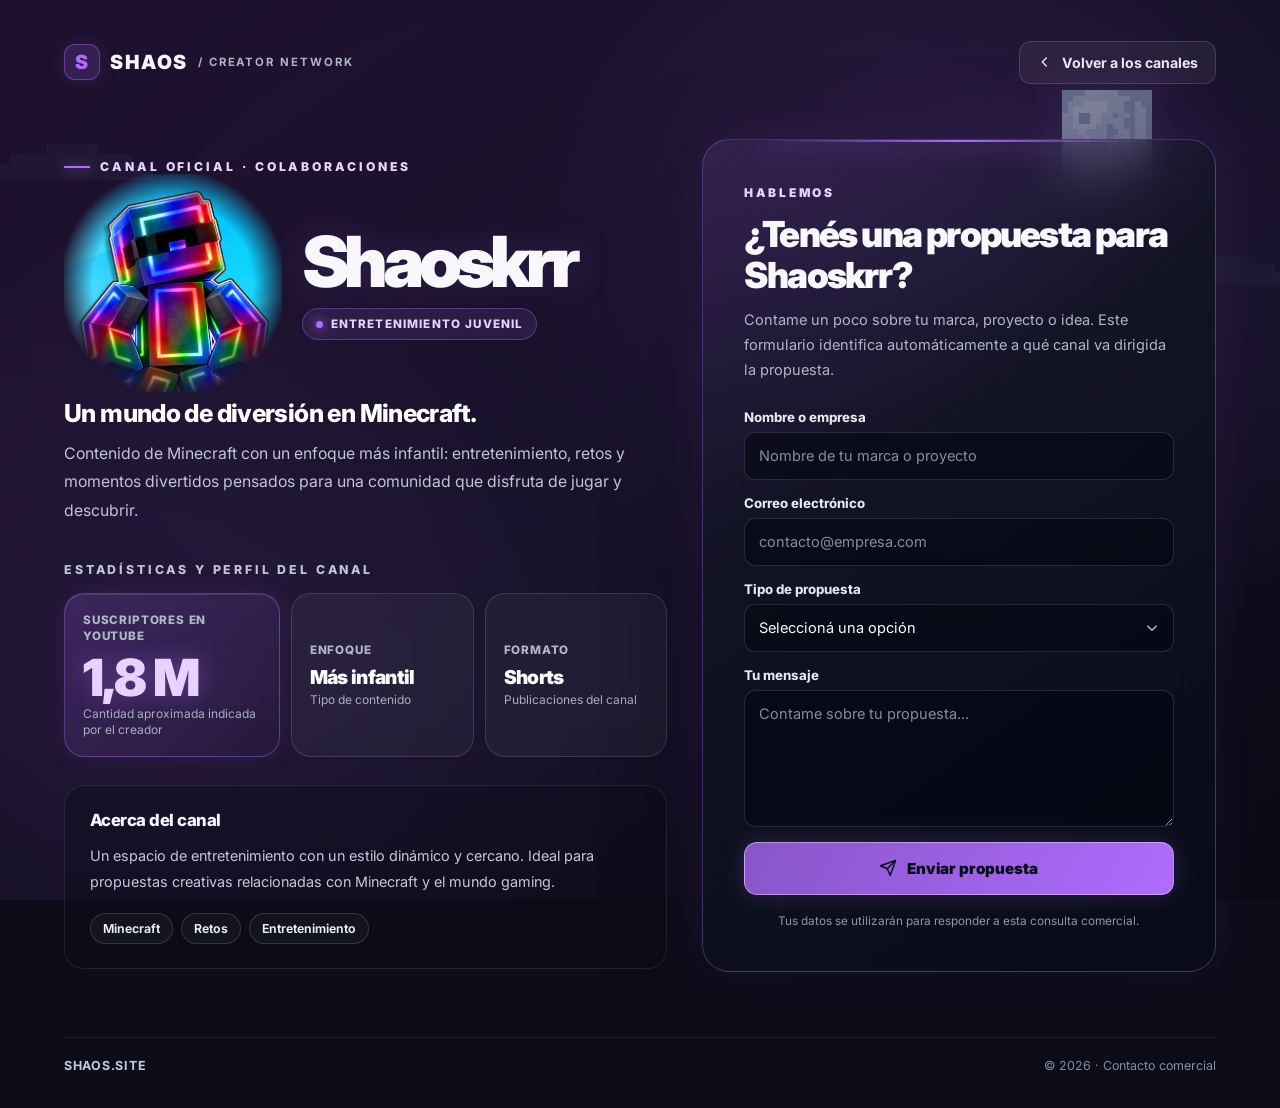
==== contacto-shaoskrr.html @ e7438dfe "Add files via upload" ====
<!doctype html>
<html lang="es">
<head>
  <meta charset="UTF-8"><meta name="viewport" content="width=device-width, initial-scale=1">
  <meta name="theme-color" content="#9c65e0">
  <title>Contacto Shaoskrr | SHAOS</title>
  <meta name="description" content="Estadísticas, información y contacto comercial del canal Shaoskrr de Minecraft.">
  <link rel="icon" href="assets/shaoskrr.png" type="image/png">
  <link rel="preconnect" href="https://fonts.googleapis.com"><link rel="preconnect" href="https://fonts.gstatic.com" crossorigin>
  <link href="https://fonts.googleapis.com/css2?family=Inter:wght@400;500;600;700;800;900&display=swap" rel="stylesheet">
  <link rel="stylesheet" href="style.css"><link rel="stylesheet" href="contacto.css">
  <script async src="https://www.googletagmanager.com/gtag/js?id=G-Z5P54LYRYN"></script>
  <script>window.dataLayer=window.dataLayer||[];function gtag(){dataLayer.push(arguments)}gtag('js',new Date());gtag('config','G-Z5P54LYRYN');</script>
</head>
<body class="channel-page theme-shaoskrr">
  <div class="scene" aria-hidden="true"></div><div class="scene-shade" aria-hidden="true"></div>
  <div class="channel-site">
    <header class="channel-nav">
      <div class="brand"><div class="brand-mark">S</div> SHAOS <span class="brand-caption">/ CREATOR NETWORK</span></div>
      <a class="back-link" href="index.html"><svg viewBox="0 0 24 24" fill="none" stroke="currentColor" stroke-width="2" aria-hidden="true"><path d="m14 6-6 6 6 6" stroke-linecap="round" stroke-linejoin="round"/></svg> Volver a los canales</a>
    </header>
    <main class="contact-layout">
      <section class="channel-profile" aria-labelledby="channel-name">
        <div class="overline">CANAL OFICIAL · COLABORACIONES</div>
        <div class="profile-hero">
          <img class="profile-logo" src="assets/shaoskrr.png" alt="Logo de Shaoskrr" width="447" height="447">
          <div class="hero-text"><h1 id="channel-name">Shaoskrr</h1><span class="pill"><span class="pill-dot"></span>Entretenimiento juvenil</span></div>
        </div>
        <h2 class="hero-line">Un mundo de diversión en Minecraft.</h2>
        <p class="hero-description">Contenido de Minecraft con un enfoque más infantil: entretenimiento, retos y momentos divertidos pensados para una comunidad que disfruta de jugar y descubrir.</p>
        <h2 class="stats-title">ESTADÍSTICAS Y PERFIL DEL CANAL</h2>
        <div class="metric-grid">
          <div class="metric metric--main"><span class="metric-label">Suscriptores en YouTube</span><strong class="metric-value">1,8 M</strong><span class="metric-help">Cantidad aproximada indicada por el creador</span></div>
          <div class="metric"><span class="metric-label">Enfoque</span><strong class="metric-value">Más infantil</strong><span class="metric-help">Tipo de contenido</span></div>
          <div class="metric"><span class="metric-label">Formato</span><strong class="metric-value">Shorts</strong><span class="metric-help">Publicaciones del canal</span></div>
        </div>
        <section class="about-channel" aria-labelledby="about-heading"><h2 id="about-heading">Acerca del canal</h2><p>Un espacio de entretenimiento con un estilo dinámico y cercano. Ideal para propuestas creativas relacionadas con Minecraft y el mundo gaming.</p><div class="topic-tags"><span>Minecraft</span><span>Retos</span><span>Entretenimiento</span></div></section>
      </section>
      <aside class="contact-panel" aria-labelledby="contact-heading">
        <span class="form-label-top">HABLEMOS</span>
        <h2 id="contact-heading">¿Tenés una propuesta para Shaoskrr?</h2>
        <p class="form-desc">Contame un poco sobre tu marca, proyecto o idea. Este formulario identifica automáticamente a qué canal va dirigida la propuesta.</p>
        <p class="success-note" role="status">Tu propuesta fue enviada. ¡Gracias por escribir!</p>
        <!-- Cambiar los emails más adelante editando CHANNEL_EMAILS en contacto.js. -->
        <form class="contact-form" data-channel="shaoskrr" action="https://formsubmit.co/shaoscontact@gmail.com" method="POST">
          <input type="hidden" name="Canal" value="Shaoskrr">
          <input type="hidden" name="_subject" value="Propuesta comercial para Shaoskrr — shaos.site">
          <input type="hidden" name="_captcha" value="false">
          <input type="hidden" name="_next" value="https://shaos.site/contacto-shaoskrr.html?enviado=1">
          <input type="text" name="_honey" tabindex="-1" autocomplete="off" style="position:absolute;left:-9999px" aria-hidden="true">
          <div class="field"><label for="contact-name">Nombre o empresa</label><input id="contact-name" type="text" name="Nombre o empresa" placeholder="Nombre de tu marca o proyecto" maxlength="120" required autocomplete="organization"></div>
          <div class="field"><label for="contact-email">Correo electrónico</label><input id="contact-email" type="email" name="Email" placeholder="contacto@empresa.com" maxlength="200" required autocomplete="email"></div>
          <div class="field"><label for="contact-type">Tipo de propuesta</label><select id="contact-type" name="Tipo de propuesta" required><option value="" disabled selected>Seleccioná una opción</option><option>Patrocinio</option><option>Colaboración</option><option>Publicidad</option><option>Otra consulta</option></select></div>
          <div class="field"><label for="contact-message">Tu mensaje</label><textarea id="contact-message" name="Mensaje" rows="5" maxlength="5000" placeholder="Contame sobre tu propuesta..." required></textarea></div>
          <button class="send-btn" type="submit"><svg viewBox="0 0 24 24" fill="none" stroke="currentColor" stroke-width="1.9" aria-hidden="true"><path d="m22 2-7 20-4-9-9-4z" stroke-linejoin="round"/><path d="M22 2 11 13" stroke-linecap="round"/></svg> Enviar propuesta</button>
          <p class="privacy-note">Tus datos se utilizarán para responder a esta consulta comercial.</p>
        </form>
      </aside>
    </main>
    <footer class="site-footer"><b>SHAOS.SITE</b><span>© 2026 · Contacto comercial</span></footer>
  </div>
  <script src="script.js" defer></script><script src="contacto.js" defer></script>
</body>
</html>
---- style.css ----
/* SHAOS.SITE — Página de selección de canales */
:root { color-scheme: dark; font-family: Inter, system-ui, -apple-system, 'Segoe UI', sans-serif; }
*, *::before, *::after { box-sizing: border-box; }
html { min-height: 100%; }
body { min-width: 320px; min-height: 100vh; min-height: 100dvh; margin: 0; color: #fff; background: #071120; overflow-x: hidden; }
button { font: inherit; }
button:focus-visible { outline: 3px solid white; outline-offset: 5px; }
.scene { position: fixed; inset: -2%; background: url('assets/voxel-landscape.svg') center / cover no-repeat; filter: blur(3.5px) saturate(1.28); transform: scale(1.055); pointer-events: none; z-index: -2; }
.scene-shade { position: fixed; inset: 0; background: linear-gradient(180deg, rgba(2,8,24,.47), rgba(1,6,16,.42) 46%,rgba(2,6,16,.75)), radial-gradient(ellipse at 50% 55%, transparent 15%, rgba(0,0,0,.35) 95%); z-index: -1; pointer-events: none; }
.home { max-width: 1440px; min-height: 100vh; min-height: 100dvh; margin: 0 auto; padding: clamp(25px,4.5vh,58px) clamp(20px,4vw,64px); display: flex; align-items: center; justify-content: center; }
.channel-grid { width: 100%; display: grid; grid-template-columns: repeat(3, minmax(0, 1fr)); gap: clamp(16px,2.2vw,30px); align-items: stretch; }
.channel-card { --accent: #ad48ff; --accent-rgb: 173,72,255; --deep: #24004c; position: relative; isolation: isolate; min-width: 0; min-height: min(700px,calc(100dvh - 90px)); overflow: hidden; display:flex; flex-direction:column; align-items:center; border: 2px solid var(--accent); border-radius: 28px; background: linear-gradient(155deg, rgba(var(--accent-rgb), .3), transparent 42%), linear-gradient(180deg, rgba(21,21,49,.74) 5%,rgba(5,9,22,.94) 72%); box-shadow: 0 0 0 1px rgba(255,255,255,.08) inset, 0 0 26px rgba(var(--accent-rgb),.4), 0 30px 70px rgba(0,0,0,.44); backdrop-filter: blur(15px); -webkit-backdrop-filter: blur(15px); transition: transform .3s ease, box-shadow .3s ease; animation: fade-up .7s backwards cubic-bezier(.2,.7,.2,1); }
.channel-card:nth-child(2) { animation-delay: .10s; }
.channel-card:nth-child(3) { animation-delay: .20s; }
.channel-card:hover, .channel-card:focus-within { transform: translateY(-9px); box-shadow: 0 0 0 1px rgba(255,255,255,.18) inset, 0 0 46px rgba(var(--accent-rgb),.55), 0 38px 85px rgba(0,0,0,.55); }
.channel-card::before { content:''; position:absolute; height:2px; left:11%; right:11%; top:0; background:linear-gradient(90deg, transparent, white, transparent); opacity:.6; z-index:5; }
.channel-card::after { content:''; position:absolute; inset:0; z-index:-1; background:radial-gradient(ellipse at 50% 25%, rgba(var(--accent-rgb), .20), transparent 60%); pointer-events:none; }
.channel-card--krr { --accent: #ac48ff; --accent-rgb: 172,72,255; --deep: #470579; }
.channel-card--mc { --accent: #40f65e; --accent-rgb: 64,246,94; --deep: #075d26; }
.channel-card--xd { --accent: #ff43ae; --accent-rgb: 255,67,174; --deep: #7a124a; }
.card-pixels { position:absolute; inset:0; z-index:-1; opacity:.48; background-image: linear-gradient(rgba(var(--accent-rgb),.22),rgba(var(--accent-rgb),.22)), linear-gradient(rgba(var(--accent-rgb),.21),rgba(var(--accent-rgb),.21)), linear-gradient(rgba(var(--accent-rgb),.22),rgba(var(--accent-rgb),.22)), linear-gradient(rgba(var(--accent-rgb),.16),rgba(var(--accent-rgb),.16)); background-size: 28px 28px, 15px 15px, 35px 35px, 19px 19px; background-position: 8% 15%, 92% 28%, 87% 64%, 11% 77%; background-repeat: no-repeat; }
.avatar-box { width:100%; min-height: 0; flex:1 1 0; display:flex; align-items:center; justify-content:center; padding: clamp(18px,3vh,30px) 12px 0; position:relative; }
.avatar-box::before { content:''; position:absolute; inset:6% 2% -3%; pointer-events:none; background:radial-gradient(ellipse at center, rgba(var(--accent-rgb),.27),transparent 64%); }
.avatar-box img { position:relative; display:block; width:min(100%, 390px); max-height: 100%; aspect-ratio:1; object-fit:contain; mask-image: radial-gradient(ellipse at center,black 49%,rgba(0,0,0,.97) 56%,transparent 75%); -webkit-mask-image: radial-gradient(ellipse at center,black 49%,rgba(0,0,0,.97) 56%,transparent 75%); filter: drop-shadow(0 5px 20px rgba(var(--accent-rgb),.25)); transform:scale(1.08); transition: transform .45s ease; }
.channel-card:hover .avatar-box img { transform:scale(1.13) translateY(-4px); }
.card-body { width:100%; flex:0 0 auto; position:relative; z-index:1; display:flex; flex-direction:column; align-items:center; text-align:center; gap:0; padding: 6px clamp(18px,2vw,29px) clamp(24px,3.3vh,35px); background: linear-gradient(to bottom, transparent,rgba(0,0,0,.24) 18%,rgba(0,0,0,.12)); }
.channel-name { margin: 0 0 13px; letter-spacing: -.055em; font-size: clamp(2rem, 3.1vw, 3.2rem); line-height:1; font-weight:900; color:#fff; text-shadow:0 4px 0 var(--deep), 0 0 22px rgba(var(--accent-rgb),.9), 0 3px 8px rgba(0,0,0,.9); }
.subscribers { margin:0; display:flex; align-items:center; justify-content:center; flex-wrap:wrap; column-gap:7px; row-gap:3px; font-size:clamp(.8rem,1.08vw,1.02rem); color:#e8e9f4; }
.subscribers strong { color:var(--accent); font-size:clamp(.96rem,1.4vw,1.23rem); font-weight:900; white-space:nowrap; }
.subscribers>span:last-child { white-space:nowrap; }
.youtube-mark { color:#ff123f; display:inline-flex; margin-right:4px; }
.youtube-mark svg { width:28px; height:20px; }
.separator { margin: 22px auto 17px; width:78%; height: 1px; background:linear-gradient(90deg, transparent,rgba(var(--accent-rgb),.85),transparent); }
.channel-description { color: #e8e9f6; font-size:clamp(.88rem,1.2vw,1rem); font-weight:500; margin: 0 0 25px; min-height: 2.5em; display:flex; align-items:center; justify-content:center; text-wrap:balance; }
.contact-btn { cursor:pointer; display:flex; justify-content:center; align-items:center; gap:13px; width:100%; min-height:65px; padding:15px; color:white; font-size:clamp(.92rem,1.3vw,1.13rem); font-weight:900; letter-spacing:.02em; background: linear-gradient(165deg,rgba(255,255,255,.15),transparent 46%), linear-gradient(100deg,var(--deep),var(--accent)); border: 1px solid rgba(255,255,255,.52); border-radius:17px; box-shadow: inset 0 2px 5px rgba(255,255,255,.16), 0 0 20px rgba(var(--accent-rgb),.42), 0 8px 22px rgba(0,0,0,.33); transition: transform .2s ease, filter .2s ease; }
.contact-btn:hover { transform:translateY(-3px); filter:brightness(1.22); }
.contact-btn:active { transform:translateY(0); }
.contact-btn svg { width:22px; height:22px; flex:0 0 auto; }
.contact-btn .button-arrow { width:19px; height:19px; margin-left:auto; }
.contact-dialog { border:1px solid rgba(255,255,255,.21); border-radius:23px; padding:0; width:min(92vw,420px); color:#fff; background:linear-gradient(150deg,#1c2144,#10121e 72%); box-shadow:0 20px 90px #000b,0 0 36px #a665fb44; }
.contact-dialog::backdrop { background:rgba(2,4,12,.75); backdrop-filter:blur(7px); }
.dialog-content { position:relative; text-align:center; padding:34px; }
.dialog-close { position:absolute; right:16px; top:10px; color:#ddd; font-size:32px; background:none; border:0; cursor:pointer; }
.dialog-icon { display:inline-grid; place-items:center; width:58px;height:58px; background:#7e42da2c; color:#cf9fff; border:1px solid #b67cff55; border-radius:50%; font-size:30px; }
.dialog-content h2 { font-size:1.5rem; margin:18px 0 10px; }
.dialog-content p { color:#c7c9d6; line-height:1.6; }
.dialog-back { width:100%; padding:14px; border:0; border-radius:12px; color:white; font-weight:700; background:linear-gradient(90deg,#7132e2,#b047ff); cursor:pointer; margin-top:14px; }
@keyframes fade-up { from { opacity:0; transform:translateY(30px) scale(.98); } to { opacity:1; transform:translateY(0) scale(1); } }
@media (min-width:1300px) and (min-height:850px) { .channel-card { min-height:730px; } }
@media (max-width:1040px) { .home { padding:34px 24px; } .channel-grid {gap:14px;} .channel-card { min-height:630px; border-radius:21px;} .avatar-box {padding:15px 8px 0;} .card-body {padding: 0 15px 22px;} .channel-name {font-size:clamp(1.7rem,3.4vw,2.7rem);} .subscribers {font-size:.82rem;} .subscribers strong {font-size:.95rem;} .contact-btn {min-height:58px;} }
@media (max-width:700px) { .home { padding:28px 18px 46px; } .channel-grid {grid-template-columns:1fr; max-width:470px; gap:28px;} .channel-card { min-height:unset; } .avatar-box { height:315px; flex:none; padding:12px 0 0;} .avatar-box img { max-width:310px; height:300px; } .card-body {padding: 0 24px 23px;} .channel-name {font-size:2.8rem;} .subscribers,.subscribers strong {font-size:1rem;} .channel-description {font-size:1rem; min-height:unset; margin-bottom:22px;} .separator {margin:19px auto 16px;} .contact-btn {min-height:61px;} .scene {background-position:45% center;} }
@media (max-width:390px) { .channel-name {font-size:2.5rem;} .card-body {padding-left:16px;padding-right:16px;} .avatar-box {height:285px;} .avatar-box img {height:275px;} }
@media (prefers-reduced-motion:reduce) { *,*::before,*::after { animation:none!important; transition:none!important; scroll-behavior:auto!important; } }
---- contacto.css ----
/* SHAOS.SITE — Páginas individuales: morado, verde o rosa */
:root { color-scheme: dark; }
body.channel-page {
  --accent: #ac62ff; --accent-rgb: 172,98,255; --accent-soft:#e2c2ff;
  --sky-1:#19102e; --sky-2:#100f23; --sky-3:#0a0c19;
  font-family: Inter,system-ui,-apple-system,'Segoe UI',sans-serif;
  min-width:320px; min-height:100dvh; color:#f8f8fc; background:#0d0d1a;
}
body.theme-shaoskrr { --accent:#b06cff; --accent-rgb:176,108,255; --accent-soft:#e9d2ff; --sky-1:#211333;--sky-2:#141025;--sky-3:#0d0c1a; }
body.theme-shaosmc { --accent:#42ec83; --accent-rgb:66,236,131; --accent-soft:#c2ffde; --sky-1:#0d2b24;--sky-2:#0d201f;--sky-3:#071414; }
body.theme-shaosxd { --accent:#ff67b8; --accent-rgb:255,103,184; --accent-soft:#ffd2eb; --sky-1:#2c1425;--sky-2:#211321;--sky-3:#110c18; }
/* Sobrescribe únicamente el fondo neutro aportado por script.js. */
body.channel-page .scene {
  background:
    radial-gradient(ellipse 53% 65% at 78% 30%,rgba(var(--accent-rgb),.16),transparent 72%),
    radial-gradient(ellipse 62% 75% at 13% 80%,rgba(var(--accent-rgb),.10),transparent 76%),
    linear-gradient(145deg,var(--sky-1),var(--sky-2) 54%,var(--sky-3)) !important;
}
body.channel-page .scene-shade { background:radial-gradient(ellipse 100% 100% at 50% 40%,transparent 41%,rgba(0,0,0,.30) 100%) !important; }
body.channel-page .night-moon { opacity:.55; left:auto; right:10%; top:10%; box-shadow:0 0 26px 10px rgba(var(--accent-rgb),.13),0 0 85px 33px rgba(var(--accent-rgb),.05); }
body.channel-page .night-particle { background:var(--accent-soft); box-shadow:0 0 9px rgba(var(--accent-rgb),.4); }
body.channel-page .night-particle--purple { background:#fff; box-shadow:0 0 8px rgba(255,255,255,.3); }
.channel-site { position:relative; isolation:isolate; max-width:1352px; margin:0 auto; padding:30px clamp(20px,5vw,70px) 35px; }
.channel-nav { min-height:64px; display:flex; align-items:center; justify-content:space-between; gap:20px; }
.brand { display:flex;align-items:center;gap:10px;font-weight:900;letter-spacing:.08em;font-size:1.22rem; }
.brand-mark { width:36px;height:36px;border-radius:11px; display:grid;place-items:center;background:rgba(var(--accent-rgb),.17);color:var(--accent);border:1px solid rgba(var(--accent-rgb),.4);font-weight:900;box-shadow:0 0 18px rgba(var(--accent-rgb),.15); }
.brand-caption { color:#aeb4c5; font-size:.71rem; font-weight:700; text-transform:uppercase; letter-spacing:.17em; }
.back-link { display:inline-flex;align-items:center;gap:9px; border:1px solid rgba(255,255,255,.14); border-radius:12px; padding:12px 17px; color:#e8eaf3; text-decoration:none; background:rgba(255,255,255,.055); transition:background .2s,transform .2s,border .2s; font-size:.88rem; font-weight:700; }
.back-link:hover { background:rgba(var(--accent-rgb),.14); border-color:rgba(var(--accent-rgb),.5); transform:translateX(-3px); }
.back-link svg { width:16px;height:16px; }
.contact-layout { display:grid;grid-template-columns:minmax(0,1.08fr) minmax(390px,.92fr);gap:clamp(20px,2.7vw,38px); margin-top:clamp(28px,5vh,62px); align-items:start; }
.channel-profile { min-width:0; padding:20px 0 0; }
.overline { display:flex;align-items:center;gap:10px; color:var(--accent-soft); font-size:.76rem;letter-spacing:.24em;font-weight:850; }
.overline::before { content:""; display:block;width:26px;height:2px;background:var(--accent);box-shadow:0 0 12px rgba(var(--accent-rgb),.8); }
.profile-hero { display:flex;gap:20px;align-items:center;min-height:215px; }
.profile-logo { width:clamp(138px,17vw,235px);height:clamp(138px,17vw,235px);object-fit:contain;flex-shrink:0; border-radius:25px; filter:drop-shadow(0 8px 24px rgba(var(--accent-rgb),.31)); mask-image:radial-gradient(ellipse,black 52%,transparent 74%);-webkit-mask-image:radial-gradient(ellipse,black 52%,transparent 74%); }
.hero-text h1 { margin:0 0 10px;line-height:1.04; font-size:clamp(3rem,5.5vw,5.8rem);letter-spacing:-.075em;font-weight:900;text-shadow:0 0 42px rgba(var(--accent-rgb),.2); }
.pill { display:inline-flex;align-items:center;gap:8px;color:var(--accent-soft); background:rgba(var(--accent-rgb),.12); border:1px solid rgba(var(--accent-rgb),.33);font-size:.73rem;font-weight:800;text-transform:uppercase;letter-spacing:.10em;border-radius:50px;padding:8px 13px; }
.pill-dot { width:7px;height:7px;background:var(--accent);box-shadow:0 0 11px var(--accent);border-radius:50%; }
.hero-line {font-size:clamp(1.1rem,2.15vw,1.55rem); font-weight:800; letter-spacing:-.025em; margin:6px 0 12px;color:white;}
.hero-description { color:#c0c5d3; font-size:.99rem; line-height:1.82;max-width:590px;margin:0 0 30px; }
.stats-title { margin:36px 0 16px;font-size:.77rem;color:#c0c6d4; letter-spacing:.23em;font-weight:800; }
.metric-grid { display:grid;grid-template-columns:1.18fr 1fr 1fr;gap:11px; }
.metric { min-height:137px; padding:18px; border-radius:20px; border:1px solid rgba(255,255,255,.13); background:rgba(255,255,255,.045); backdrop-filter:blur(16px);-webkit-backdrop-filter:blur(16px); display:flex;flex-direction:column;justify-content:center;align-items:flex-start; }
.metric--main {background:linear-gradient(135deg,rgba(var(--accent-rgb),.20),rgba(var(--accent-rgb),.035));border-color:rgba(var(--accent-rgb),.37);box-shadow:inset 0 1px 0 rgba(255,255,255,.09),0 0 25px rgba(var(--accent-rgb),.09);}
.metric-label { font-size:.73rem;text-transform:uppercase;font-weight:800;color:#aeb8c9;letter-spacing:.07em;line-height:1.4; }
.metric-value { font-weight:900; font-size:clamp(1rem,1.5vw,1.4rem);margin:7px 0 3px; color:#f9fbff;letter-spacing:-.035em; }
.metric--main .metric-value { font-size:clamp(2.5rem,4vw,3.5rem);line-height:1;color:var(--accent-soft); text-shadow:0 0 24px rgba(var(--accent-rgb),.38); }
.metric-help {color:#a6afbe; font-size:.75rem;line-height:1.35; }
.about-channel { margin-top:28px; padding:24px 25px; border:1px solid rgba(255,255,255,.09);border-radius:20px;background:rgba(9,13,25,.35); }
.about-channel h2 { margin:0 0 13px; font-size:1.05rem;font-weight:800;letter-spacing:-.03em; }
.about-channel p {margin:0;color:#c4c9d6;font-size:.9rem;line-height:1.8;}
.topic-tags {display:flex;flex-wrap:wrap;gap:8px;margin-top:18px;}
.topic-tags span { color:#e9eefa;border:1px solid rgba(255,255,255,.14);border-radius:99px;padding:7px 12px;font-size:.77rem;font-weight:650;background:rgba(255,255,255,.035); }
.contact-panel { min-width:0; position:relative;overflow:hidden;padding:clamp(25px,3.2vw,43px);border-radius:27px;border:1px solid rgba(var(--accent-rgb),.36);background:linear-gradient(145deg,rgba(var(--accent-rgb),.13),rgba(17,19,34,.88) 38%,rgba(9,12,24,.94));box-shadow:0 22px 95px rgba(0,0,0,.36),0 0 55px rgba(var(--accent-rgb),.12);backdrop-filter:blur(24px);-webkit-backdrop-filter:blur(24px); }
.contact-panel::before {content:"";position:absolute;top:0;left:12%;right:12%;height:2px;background:linear-gradient(90deg,transparent,var(--accent),transparent);box-shadow:0 0 28px var(--accent);}
.form-label-top {color:var(--accent-soft); font-size:.75rem;font-weight:900;letter-spacing:.23em;}
.contact-panel h2 {font-size:clamp(1.75rem,2.8vw,2.45rem);line-height:1.15;letter-spacing:-.05em;margin:13px 0 12px;font-weight:900;}
.form-desc {margin:0 0 26px;color:#afb7c6;line-height:1.7;font-size:.91rem;}
.contact-form {display:flex;flex-direction:column;gap:15px;}
.field {display:flex;flex-direction:column;gap:7px;min-width:0;}
.field label {font-weight:750;color:#e7eaf1;font-size:.83rem;}
.field :is(input,textarea,select) { font:inherit;font-size:.91rem;width:100%;min-height:48px;border-radius:11px;border:1px solid rgba(255,255,255,.13);background:rgba(5,8,17,.59);color:#fafbff;padding:13px 14px;outline:none;transition:border .2s,box-shadow .2s;}
.field :is(input,textarea,select):focus {border-color:var(--accent);box-shadow:0 0 0 3px rgba(var(--accent-rgb),.14);}
.field :is(input,textarea)::placeholder {color:#858da0;}
.field select {appearance:none;background-image:url("data:image/svg+xml,%3Csvg viewBox='0 0 24 24' fill='none' stroke='%23bac1ce' stroke-width='2' xmlns='http://www.w3.org/2000/svg'%3E%3Cpath d='m6 9 6 6 6-6'/%3E%3C/svg%3E");background-size:18px;background-position:right 12px center;background-repeat:no-repeat;padding-right:35px;}
.field select option {color:#fff;background:#111625;}
.field textarea { resize:vertical;min-height:113px;line-height:1.5;}
.send-btn { border:1px solid rgba(255,255,255,.37);border-radius:13px;background:linear-gradient(120deg,rgba(var(--accent-rgb),.76),var(--accent));color:#071019;font-size:.95rem;font-weight:900;padding:15px 18px;min-height:53px;cursor:pointer;display:flex;justify-content:center;align-items:center;gap:10px;box-shadow:0 0 27px rgba(var(--accent-rgb),.2);transition:transform .25s,filter .25s; }
.send-btn:hover {filter:brightness(1.14);transform:translateY(-2px);}
.send-btn:focus-visible,.back-link:focus-visible {outline:2px solid white;outline-offset:4px;}
.send-btn svg {width:18px;height:18px;}
.privacy-note {color:#9097a8;font-size:.74rem;line-height:1.55;margin:2px 0 0;text-align:center;}
.success-note {border:1px solid rgba(var(--accent-rgb),.4);background:rgba(var(--accent-rgb),.14);border-radius:12px;color:#e8f9ec;padding:12px 14px;margin:0 0 20px;font-size:.85rem;display:none;}
.success-note.is-visible {display:block;}
.site-footer {margin-top:65px;display:flex;justify-content:space-between;gap:10px;align-items:center;color:#8790a3;font-size:.78rem;border-top:1px solid rgba(255,255,255,.08);padding:20px 0 0;}
.site-footer b {color:#c4cbda;letter-spacing:.06em;}
@media (max-width:1080px) { .contact-layout {grid-template-columns:1fr;max-width:780px;margin:35px auto 0;} .channel-profile {padding:0;} .contact-panel {width:100%;} .metric--main .metric-value{font-size:3.5rem;} .profile-logo{width:190px;height:190px;} }
@media (max-width:620px) { .channel-site{padding:16px 18px 24px;} .channel-nav{gap:10px;} .back-link{padding:10px 12px;font-size:.78rem;} .brand{font-size:1rem;} .brand-caption{display:none;} .profile-hero {min-height:auto;gap:9px;align-items:center;margin-top:18px;} .profile-logo{width:120px;height:120px;border-radius:13px;} .hero-text h1 {font-size:clamp(2.1rem,9vw,3.7rem);} .pill{font-size:.58rem;letter-spacing:.05em;padding:7px 8px;} .hero-line{margin-top:12px;font-size:1.1rem;} .hero-description{font-size:.9rem;} .stats-title {margin-top:20px;} .metric-grid{grid-template-columns:1fr 1fr;} .metric--main{grid-column:1/-1;min-height:130px;} .metric{min-height:112px;padding:15px;} .metric--main .metric-value{font-size:3.1rem;} .contact-panel{padding:25px 20px;border-radius:22px;} .site-footer{margin-top:35px;} body.channel-page .night-moon{right:7%;top:15%;opacity:.37;} }
@media (max-width:385px){.profile-logo{width:105px;height:105px;}.metric-value{font-size:.96rem;}}
@media (prefers-reduced-motion:reduce) {*,*::before,*::after{scroll-behavior:auto!important;animation:none!important;transition:none!important;}}
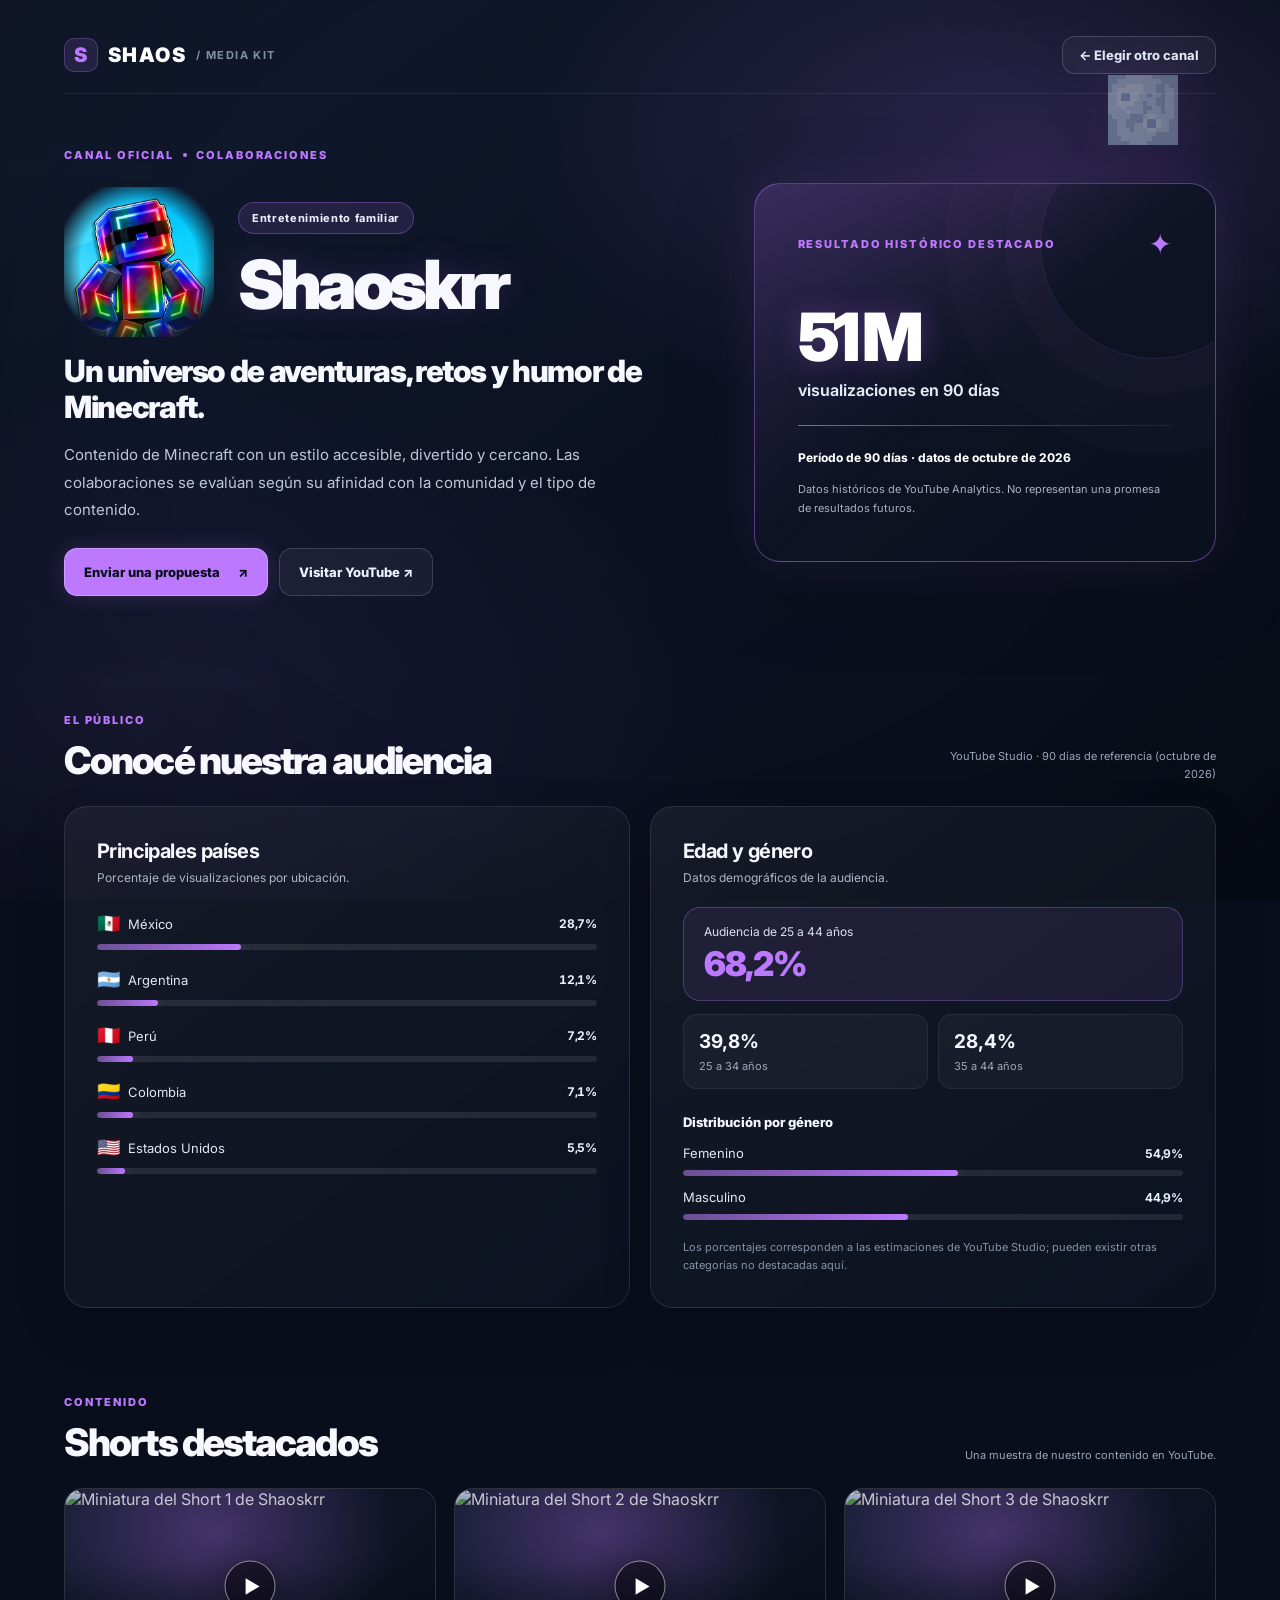
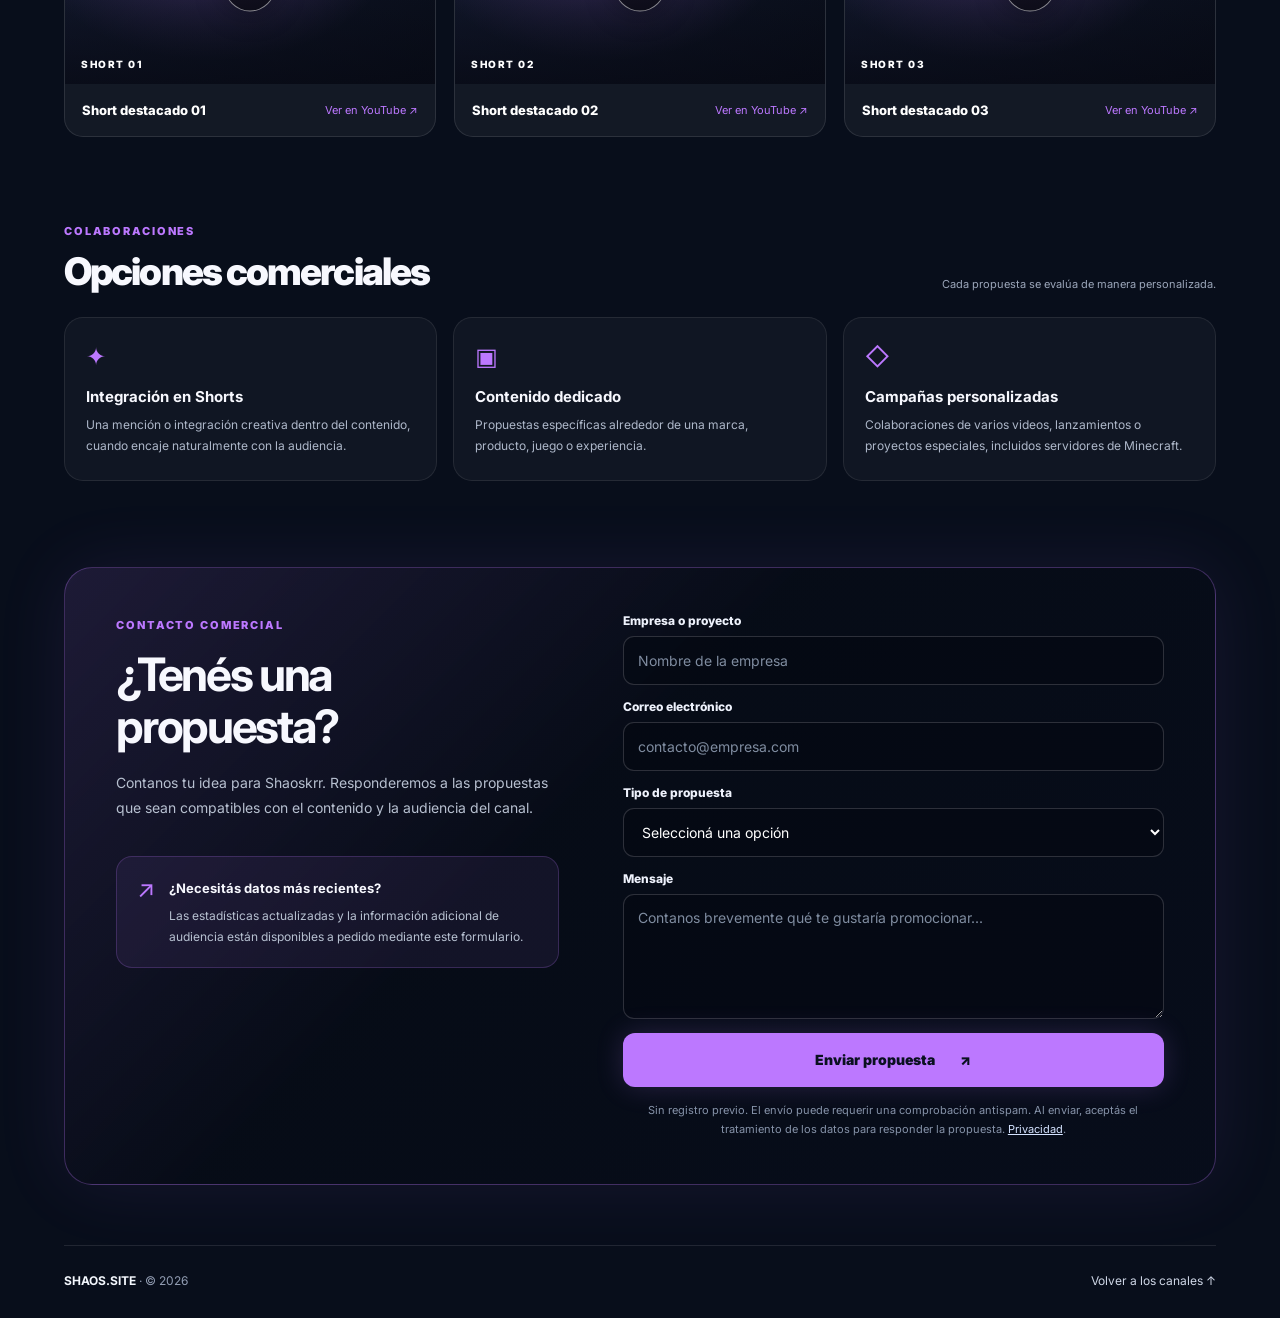
==== commit 27623256: "Add files via upload" ====
--- a/contacto-shaoskrr.html
+++ b/contacto-shaoskrr.html
@@ -1,11 +1,12 @@
-<!doctype html>
+<!DOCTYPE html>
 <html lang="es">
 <head>
   <meta charset="UTF-8"><meta name="viewport" content="width=device-width, initial-scale=1">
-  <meta name="theme-color" content="#9c65e0">
-  <title>Contacto Shaoskrr | SHAOS</title>
-  <meta name="description" content="Estadísticas, información y contacto comercial del canal Shaoskrr de Minecraft.">
-  <link rel="icon" href="assets/shaoskrr.png" type="image/png">
+  <meta name="theme-color" content="#b06cff">
+  <meta name="description" content="Media Kit de Shaoskrr: alcance histórico, audiencia, Shorts destacados y contacto comercial.">
+  <meta property="og:type" content="website"><meta property="og:title" content="Shaoskrr | Media Kit comercial"><meta property="og:description" content="Resultados históricos, audiencia y oportunidades comerciales de Shaoskrr.">
+  <title>Shaoskrr | Media Kit y contacto comercial · SHAOS</title>
+  <link rel="icon" type="image/png" href="assets/shaoskrr.png">
   <link rel="preconnect" href="https://fonts.googleapis.com"><link rel="preconnect" href="https://fonts.gstatic.com" crossorigin>
   <link href="https://fonts.googleapis.com/css2?family=Inter:wght@400;500;600;700;800;900&display=swap" rel="stylesheet">
   <link rel="stylesheet" href="style.css"><link rel="stylesheet" href="contacto.css">
@@ -16,49 +17,94 @@
   <div class="scene" aria-hidden="true"></div><div class="scene-shade" aria-hidden="true"></div>
   <div class="channel-site">
     <header class="channel-nav">
-      <div class="brand"><div class="brand-mark">S</div> SHAOS <span class="brand-caption">/ CREATOR NETWORK</span></div>
-      <a class="back-link" href="index.html"><svg viewBox="0 0 24 24" fill="none" stroke="currentColor" stroke-width="2" aria-hidden="true"><path d="m14 6-6 6 6 6" stroke-linecap="round" stroke-linejoin="round"/></svg> Volver a los canales</a>
+      <a class="brand" href="index.html" aria-label="Volver a SHAOS: elegir canal"><span class="brand-mark">S</span> SHAOS<span class="brand-caption"> / MEDIA KIT</span></a>
+      <a class="back-link" href="index.html">← <span>Elegir otro canal</span></a>
     </header>
-    <main class="contact-layout">
-      <section class="channel-profile" aria-labelledby="channel-name">
-        <div class="overline">CANAL OFICIAL · COLABORACIONES</div>
-        <div class="profile-hero">
-          <img class="profile-logo" src="assets/shaoskrr.png" alt="Logo de Shaoskrr" width="447" height="447">
-          <div class="hero-text"><h1 id="channel-name">Shaoskrr</h1><span class="pill"><span class="pill-dot"></span>Entretenimiento juvenil</span></div>
+    <main>
+      <section class="hero-section" aria-labelledby="channel-title">
+        <div class="hero-copy">
+          <div class="overline">CANAL OFICIAL <span class="overline-dot" aria-hidden="true"></span> COLABORACIONES</div>
+          <div class="identity-row"><img class="profile-logo" src="assets/shaoskrr.png" alt="Logo de Shaoskrr" width="180" height="180"><div><span class="tag">Entretenimiento familiar</span><h1 id="channel-title">Shaoskrr</h1></div></div>
+          <h2 class="hero-line">Un universo de aventuras, retos y humor de Minecraft.</h2>
+          <p class="hero-description">Contenido de Minecraft con un estilo accesible, divertido y cercano. Las colaboraciones se evalúan según su afinidad con la comunidad y el tipo de contenido.</p>
+          <div class="hero-actions"><a class="primary-link" href="#contacto">Enviar una propuesta <span aria-hidden="true">↗</span></a><a class="secondary-link" href="https://www.youtube.com/@Shaoskrr" target="_blank" rel="noopener noreferrer">Visitar YouTube ↗</a></div>
         </div>
-        <h2 class="hero-line">Un mundo de diversión en Minecraft.</h2>
-        <p class="hero-description">Contenido de Minecraft con un enfoque más infantil: entretenimiento, retos y momentos divertidos pensados para una comunidad que disfruta de jugar y descubrir.</p>
-        <h2 class="stats-title">ESTADÍSTICAS Y PERFIL DEL CANAL</h2>
-        <div class="metric-grid">
-          <div class="metric metric--main"><span class="metric-label">Suscriptores en YouTube</span><strong class="metric-value">1,8 M</strong><span class="metric-help">Cantidad aproximada indicada por el creador</span></div>
-          <div class="metric"><span class="metric-label">Enfoque</span><strong class="metric-value">Más infantil</strong><span class="metric-help">Tipo de contenido</span></div>
-          <div class="metric"><span class="metric-label">Formato</span><strong class="metric-value">Shorts</strong><span class="metric-help">Publicaciones del canal</span></div>
+        <div class="reach-card" aria-label="Alcance histórico del canal">
+          <div class="reach-top"><span class="tiny-label">RESULTADO HISTÓRICO DESTACADO</span><span class="reach-spark" aria-hidden="true">✦</span></div>
+          <div class="reach-number">51 M</div><p class="reach-unit">visualizaciones en 90 días</p>
+          <div class="reach-line"></div><span class="reach-period">Período de 90 días · datos de octubre de 2026</span>
+          <p class="reach-note">Datos históricos de YouTube Analytics. No representan una promesa de resultados futuros.</p>
         </div>
-        <section class="about-channel" aria-labelledby="about-heading"><h2 id="about-heading">Acerca del canal</h2><p>Un espacio de entretenimiento con un estilo dinámico y cercano. Ideal para propuestas creativas relacionadas con Minecraft y el mundo gaming.</p><div class="topic-tags"><span>Minecraft</span><span>Retos</span><span>Entretenimiento</span></div></section>
       </section>
-      <aside class="contact-panel" aria-labelledby="contact-heading">
-        <span class="form-label-top">HABLEMOS</span>
-        <h2 id="contact-heading">¿Tenés una propuesta para Shaoskrr?</h2>
-        <p class="form-desc">Contame un poco sobre tu marca, proyecto o idea. Este formulario identifica automáticamente a qué canal va dirigida la propuesta.</p>
-        <p class="success-note" role="status">Tu propuesta fue enviada. ¡Gracias por escribir!</p>
-        <!-- Cambiar los emails más adelante editando CHANNEL_EMAILS en contacto.js. -->
-        <form class="contact-form" data-channel="shaoskrr" action="https://formsubmit.co/shaoscontact@gmail.com" method="POST">
-          <input type="hidden" name="Canal" value="Shaoskrr">
-          <input type="hidden" name="_subject" value="Propuesta comercial para Shaoskrr — shaos.site">
-          <input type="hidden" name="_captcha" value="false">
-          <input type="hidden" name="_next" value="https://shaos.site/contacto-shaoskrr.html?enviado=1">
-          <input type="text" name="_honey" tabindex="-1" autocomplete="off" style="position:absolute;left:-9999px" aria-hidden="true">
-          <div class="field"><label for="contact-name">Nombre o empresa</label><input id="contact-name" type="text" name="Nombre o empresa" placeholder="Nombre de tu marca o proyecto" maxlength="120" required autocomplete="organization"></div>
-          <div class="field"><label for="contact-email">Correo electrónico</label><input id="contact-email" type="email" name="Email" placeholder="contacto@empresa.com" maxlength="200" required autocomplete="email"></div>
-          <div class="field"><label for="contact-type">Tipo de propuesta</label><select id="contact-type" name="Tipo de propuesta" required><option value="" disabled selected>Seleccioná una opción</option><option>Patrocinio</option><option>Colaboración</option><option>Publicidad</option><option>Otra consulta</option></select></div>
-          <div class="field"><label for="contact-message">Tu mensaje</label><textarea id="contact-message" name="Mensaje" rows="5" maxlength="5000" placeholder="Contame sobre tu propuesta..." required></textarea></div>
-          <button class="send-btn" type="submit"><svg viewBox="0 0 24 24" fill="none" stroke="currentColor" stroke-width="1.9" aria-hidden="true"><path d="m22 2-7 20-4-9-9-4z" stroke-linejoin="round"/><path d="M22 2 11 13" stroke-linecap="round"/></svg> Enviar propuesta</button>
-          <p class="privacy-note">Tus datos se utilizarán para responder a esta consulta comercial.</p>
-        </form>
-      </aside>
+
+      <section id="audiencia" class="audience-section" aria-labelledby="audience-heading">
+        <div class="section-heading"><div><span class="tiny-label">EL PÚBLICO</span><h2 id="audience-heading">Conocé nuestra audiencia</h2></div><span class="section-caption">YouTube Studio · 90 días de referencia (octubre de 2026)</span></div>
+        <div class="audience-grid">
+          <article class="glass-panel countries-panel"><h3>Principales países</h3><p>Porcentaje de visualizaciones por ubicación.</p><div class="bar-list"><div class="bar-row"><div class="bar-row-head"><span class="flag">🇲🇽</span><span class="bar-name">México</span><strong>28,7%</strong></div><div class="bar-track"><span style="width:28.7%"></span></div></div>
+<div class="bar-row"><div class="bar-row-head"><span class="flag">🇦🇷</span><span class="bar-name">Argentina</span><strong>12,1%</strong></div><div class="bar-track"><span style="width:12.1%"></span></div></div>
+<div class="bar-row"><div class="bar-row-head"><span class="flag">🇵🇪</span><span class="bar-name">Perú</span><strong>7,2%</strong></div><div class="bar-track"><span style="width:7.2%"></span></div></div>
+<div class="bar-row"><div class="bar-row-head"><span class="flag">🇨🇴</span><span class="bar-name">Colombia</span><strong>7,1%</strong></div><div class="bar-track"><span style="width:7.1%"></span></div></div>
+<div class="bar-row"><div class="bar-row-head"><span class="flag">🇺🇸</span><span class="bar-name">Estados Unidos</span><strong>5,5%</strong></div><div class="bar-track"><span style="width:5.5%"></span></div></div></div></article>
+          <article class="glass-panel people-panel"><h3>Edad y género</h3><p>Datos demográficos de la audiencia.</p>
+            <div class="age-highlight"><span>Audiencia de 25 a 44 años</span><strong>68,2%</strong></div>
+            <div class="ages"><div class="age-stat"><strong>39,8%</strong><span>25 a 34 años</span></div>
+<div class="age-stat"><strong>28,4%</strong><span>35 a 44 años</span></div></div><div class="gender-title">Distribución por género</div><div class="bar-list gender-bars"><div class="bar-row"><div class="bar-row-head"><span class="bar-name">Femenino</span><strong>54,9%</strong></div><div class="bar-track"><span style="width:54.9%"></span></div></div>
+<div class="bar-row"><div class="bar-row-head"><span class="bar-name">Masculino</span><strong>44,9%</strong></div><div class="bar-track"><span style="width:44.9%"></span></div></div></div>
+            <p class="demography-note">Los porcentajes corresponden a las estimaciones de YouTube Studio; pueden existir otras categorías no destacadas aquí.</p>
+          </article>
+        </div>
+      </section>
+
+      <section id="videos" class="videos-section" aria-labelledby="videos-heading">
+        <div class="section-heading"><div><span class="tiny-label">CONTENIDO</span><h2 id="videos-heading">Shorts destacados</h2></div><p class="section-caption">Una muestra de nuestro contenido en YouTube.</p></div>
+        <div class="video-grid"><a class="video-card" href="https://www.youtube.com/shorts/QH63DQM483w" target="_blank" rel="noopener noreferrer" aria-label="Abrir Short destacado 01 en YouTube (nueva pestaña)">
+     <div class="video-image"><img src="https://i.ytimg.com/vi/QH63DQM483w/hqdefault.jpg" alt="Miniatura del Short 1 de Shaoskrr" loading="lazy" decoding="async"><span class="play-icon" aria-hidden="true">▶</span><span class="short-number">SHORT 01</span></div>
+     <div class="video-info"><span>Short destacado 01</span><span class="video-action">Ver en YouTube ↗</span></div>
+   </a>
+<a class="video-card" href="https://www.youtube.com/shorts/VHVZIrGrQ2w" target="_blank" rel="noopener noreferrer" aria-label="Abrir Short destacado 02 en YouTube (nueva pestaña)">
+     <div class="video-image"><img src="https://i.ytimg.com/vi/VHVZIrGrQ2w/hqdefault.jpg" alt="Miniatura del Short 2 de Shaoskrr" loading="lazy" decoding="async"><span class="play-icon" aria-hidden="true">▶</span><span class="short-number">SHORT 02</span></div>
+     <div class="video-info"><span>Short destacado 02</span><span class="video-action">Ver en YouTube ↗</span></div>
+   </a>
+<a class="video-card" href="https://www.youtube.com/shorts/gM4TPhalykg" target="_blank" rel="noopener noreferrer" aria-label="Abrir Short destacado 03 en YouTube (nueva pestaña)">
+     <div class="video-image"><img src="https://i.ytimg.com/vi/gM4TPhalykg/hqdefault.jpg" alt="Miniatura del Short 3 de Shaoskrr" loading="lazy" decoding="async"><span class="play-icon" aria-hidden="true">▶</span><span class="short-number">SHORT 03</span></div>
+     <div class="video-info"><span>Short destacado 03</span><span class="video-action">Ver en YouTube ↗</span></div>
+   </a></div>
+      </section>
+
+      <section class="collab-section" aria-labelledby="collab-heading">
+        <div class="section-heading"><div><span class="tiny-label">COLABORACIONES</span><h2 id="collab-heading">Opciones comerciales</h2></div><p class="section-caption">Cada propuesta se evalúa de manera personalizada.</p></div>
+        <div class="collab-grid">
+          <div class="collab-item"><span class="collab-ico" aria-hidden="true">✦</span><h3>Integración en Shorts</h3><p>Una mención o integración creativa dentro del contenido, cuando encaje naturalmente con la audiencia.</p></div>
+          <div class="collab-item"><span class="collab-ico" aria-hidden="true">▣</span><h3>Contenido dedicado</h3><p>Propuestas específicas alrededor de una marca, producto, juego o experiencia.</p></div>
+          <div class="collab-item"><span class="collab-ico" aria-hidden="true">◇</span><h3>Campañas personalizadas</h3><p>Colaboraciones de varios videos, lanzamientos o proyectos especiales, incluidos servidores de Minecraft.</p></div>
+        </div>
+      </section>
+
+      <section id="contacto" class="contact-section-new" aria-labelledby="contact-heading">
+        <div class="contact-copy"><span class="tiny-label">CONTACTO COMERCIAL</span><h2 id="contact-heading">¿Tenés una propuesta?</h2>
+          <p>Contanos tu idea para Shaoskrr. Responderemos a las propuestas que sean compatibles con el contenido y la audiencia del canal.</p>
+          <div class="media-kit-note"><span class="media-icon" aria-hidden="true">↗</span><div><strong>¿Necesitás datos más recientes?</strong><p>Las estadísticas actualizadas y la información adicional de audiencia están disponibles a pedido mediante este formulario.</p></div></div>
+        </div>
+        <div class="form-wrap"><p class="success-note" role="status">Tu propuesta fue enviada. ¡Gracias por escribir!</p>
+          <form class="contact-form" method="POST" data-channel="shaoskrr" action="https://formsubmit.co/shaoscontact@gmail.com">
+            <input type="hidden" name="Canal" value="Shaoskrr">
+            <input type="hidden" name="_subject" value="Propuesta comercial para Shaoskrr · shaos.site">
+            <input type="hidden" name="_next" value="https://shaos.site/contacto-shaoskrr.html?enviado=1">
+            <input type="text" name="_honey" tabindex="-1" autocomplete="off" class="honeypot" aria-hidden="true">
+            <!-- CAPTCHA de FormSubmit ACTIVO: no añadir _captcha=false. -->
+            <div class="field"><label for="brand">Empresa o proyecto</label><input id="brand" type="text" name="Empresa o proyecto" required maxlength="120" placeholder="Nombre de la empresa" autocomplete="organization"></div>
+            <div class="field"><label for="email">Correo electrónico</label><input id="email" type="email" name="email" required maxlength="200" placeholder="contacto@empresa.com" autocomplete="email"></div>
+            <div class="field"><label for="proposal-type">Tipo de propuesta</label><select id="proposal-type" name="Tipo de propuesta" required><option value="" selected disabled>Seleccioná una opción</option><option value="Marca o agencia">Marca o agencia</option><option value="Servidor de Minecraft">Servidor de Minecraft</option><option value="Otra colaboración">Otra colaboración</option></select></div>
+            <div class="field server-budget" id="server-budget" hidden><label for="budget">Presupuesto estimado del servidor (USD)</label><input id="budget" type="number" min="1" step="1" inputmode="numeric" name="Presupuesto estimado (USD)" placeholder="Ej. 3000" disabled><small>Solo se solicita para propuestas de servidores de Minecraft.</small></div>
+            <div class="field"><label for="message">Mensaje</label><textarea id="message" name="Mensaje" rows="4" maxlength="4500" placeholder="Contanos brevemente qué te gustaría promocionar..." required></textarea></div>
+            <button type="submit" class="submit-btn">Enviar propuesta <span aria-hidden="true">↗</span></button>
+            <p class="privacy-note">Sin registro previo. El envío puede requerir una comprobación antispam. Al enviar, aceptás el tratamiento de los datos para responder la propuesta. <a href="privacidad.html">Privacidad</a>.</p>
+          </form>
+        </div>
+      </section>
     </main>
-    <footer class="site-footer"><b>SHAOS.SITE</b><span>© 2026 · Contacto comercial</span></footer>
+    <footer class="site-footer"><span><strong>SHAOS.SITE</strong> · © <span data-current-year>2026</span></span><a href="index.html">Volver a los canales ↑</a></footer>
   </div>
   <script src="script.js" defer></script><script src="contacto.js" defer></script>
 </body>
-</html>
+</html>
--- a/contacto.css
+++ b/contacto.css
@@ -1,81 +1,82 @@
-/* SHAOS.SITE — Páginas individuales: morado, verde o rosa */
-:root { color-scheme: dark; }
-body.channel-page {
-  --accent: #ac62ff; --accent-rgb: 172,98,255; --accent-soft:#e2c2ff;
-  --sky-1:#19102e; --sky-2:#100f23; --sky-3:#0a0c19;
-  font-family: Inter,system-ui,-apple-system,'Segoe UI',sans-serif;
-  min-width:320px; min-height:100dvh; color:#f8f8fc; background:#0d0d1a;
-}
-body.theme-shaoskrr { --accent:#b06cff; --accent-rgb:176,108,255; --accent-soft:#e9d2ff; --sky-1:#211333;--sky-2:#141025;--sky-3:#0d0c1a; }
-body.theme-shaosmc { --accent:#42ec83; --accent-rgb:66,236,131; --accent-soft:#c2ffde; --sky-1:#0d2b24;--sky-2:#0d201f;--sky-3:#071414; }
-body.theme-shaosxd { --accent:#ff67b8; --accent-rgb:255,103,184; --accent-soft:#ffd2eb; --sky-1:#2c1425;--sky-2:#211321;--sky-3:#110c18; }
-/* Sobrescribe únicamente el fondo neutro aportado por script.js. */
-body.channel-page .scene {
-  background:
-    radial-gradient(ellipse 53% 65% at 78% 30%,rgba(var(--accent-rgb),.16),transparent 72%),
-    radial-gradient(ellipse 62% 75% at 13% 80%,rgba(var(--accent-rgb),.10),transparent 76%),
-    linear-gradient(145deg,var(--sky-1),var(--sky-2) 54%,var(--sky-3)) !important;
-}
-body.channel-page .scene-shade { background:radial-gradient(ellipse 100% 100% at 50% 40%,transparent 41%,rgba(0,0,0,.30) 100%) !important; }
-body.channel-page .night-moon { opacity:.55; left:auto; right:10%; top:10%; box-shadow:0 0 26px 10px rgba(var(--accent-rgb),.13),0 0 85px 33px rgba(var(--accent-rgb),.05); }
-body.channel-page .night-particle { background:var(--accent-soft); box-shadow:0 0 9px rgba(var(--accent-rgb),.4); }
-body.channel-page .night-particle--purple { background:#fff; box-shadow:0 0 8px rgba(255,255,255,.3); }
-.channel-site { position:relative; isolation:isolate; max-width:1352px; margin:0 auto; padding:30px clamp(20px,5vw,70px) 35px; }
-.channel-nav { min-height:64px; display:flex; align-items:center; justify-content:space-between; gap:20px; }
-.brand { display:flex;align-items:center;gap:10px;font-weight:900;letter-spacing:.08em;font-size:1.22rem; }
-.brand-mark { width:36px;height:36px;border-radius:11px; display:grid;place-items:center;background:rgba(var(--accent-rgb),.17);color:var(--accent);border:1px solid rgba(var(--accent-rgb),.4);font-weight:900;box-shadow:0 0 18px rgba(var(--accent-rgb),.15); }
-.brand-caption { color:#aeb4c5; font-size:.71rem; font-weight:700; text-transform:uppercase; letter-spacing:.17em; }
-.back-link { display:inline-flex;align-items:center;gap:9px; border:1px solid rgba(255,255,255,.14); border-radius:12px; padding:12px 17px; color:#e8eaf3; text-decoration:none; background:rgba(255,255,255,.055); transition:background .2s,transform .2s,border .2s; font-size:.88rem; font-weight:700; }
-.back-link:hover { background:rgba(var(--accent-rgb),.14); border-color:rgba(var(--accent-rgb),.5); transform:translateX(-3px); }
-.back-link svg { width:16px;height:16px; }
-.contact-layout { display:grid;grid-template-columns:minmax(0,1.08fr) minmax(390px,.92fr);gap:clamp(20px,2.7vw,38px); margin-top:clamp(28px,5vh,62px); align-items:start; }
-.channel-profile { min-width:0; padding:20px 0 0; }
-.overline { display:flex;align-items:center;gap:10px; color:var(--accent-soft); font-size:.76rem;letter-spacing:.24em;font-weight:850; }
-.overline::before { content:""; display:block;width:26px;height:2px;background:var(--accent);box-shadow:0 0 12px rgba(var(--accent-rgb),.8); }
-.profile-hero { display:flex;gap:20px;align-items:center;min-height:215px; }
-.profile-logo { width:clamp(138px,17vw,235px);height:clamp(138px,17vw,235px);object-fit:contain;flex-shrink:0; border-radius:25px; filter:drop-shadow(0 8px 24px rgba(var(--accent-rgb),.31)); mask-image:radial-gradient(ellipse,black 52%,transparent 74%);-webkit-mask-image:radial-gradient(ellipse,black 52%,transparent 74%); }
-.hero-text h1 { margin:0 0 10px;line-height:1.04; font-size:clamp(3rem,5.5vw,5.8rem);letter-spacing:-.075em;font-weight:900;text-shadow:0 0 42px rgba(var(--accent-rgb),.2); }
-.pill { display:inline-flex;align-items:center;gap:8px;color:var(--accent-soft); background:rgba(var(--accent-rgb),.12); border:1px solid rgba(var(--accent-rgb),.33);font-size:.73rem;font-weight:800;text-transform:uppercase;letter-spacing:.10em;border-radius:50px;padding:8px 13px; }
-.pill-dot { width:7px;height:7px;background:var(--accent);box-shadow:0 0 11px var(--accent);border-radius:50%; }
-.hero-line {font-size:clamp(1.1rem,2.15vw,1.55rem); font-weight:800; letter-spacing:-.025em; margin:6px 0 12px;color:white;}
-.hero-description { color:#c0c5d3; font-size:.99rem; line-height:1.82;max-width:590px;margin:0 0 30px; }
-.stats-title { margin:36px 0 16px;font-size:.77rem;color:#c0c6d4; letter-spacing:.23em;font-weight:800; }
-.metric-grid { display:grid;grid-template-columns:1.18fr 1fr 1fr;gap:11px; }
-.metric { min-height:137px; padding:18px; border-radius:20px; border:1px solid rgba(255,255,255,.13); background:rgba(255,255,255,.045); backdrop-filter:blur(16px);-webkit-backdrop-filter:blur(16px); display:flex;flex-direction:column;justify-content:center;align-items:flex-start; }
-.metric--main {background:linear-gradient(135deg,rgba(var(--accent-rgb),.20),rgba(var(--accent-rgb),.035));border-color:rgba(var(--accent-rgb),.37);box-shadow:inset 0 1px 0 rgba(255,255,255,.09),0 0 25px rgba(var(--accent-rgb),.09);}
-.metric-label { font-size:.73rem;text-transform:uppercase;font-weight:800;color:#aeb8c9;letter-spacing:.07em;line-height:1.4; }
-.metric-value { font-weight:900; font-size:clamp(1rem,1.5vw,1.4rem);margin:7px 0 3px; color:#f9fbff;letter-spacing:-.035em; }
-.metric--main .metric-value { font-size:clamp(2.5rem,4vw,3.5rem);line-height:1;color:var(--accent-soft); text-shadow:0 0 24px rgba(var(--accent-rgb),.38); }
-.metric-help {color:#a6afbe; font-size:.75rem;line-height:1.35; }
-.about-channel { margin-top:28px; padding:24px 25px; border:1px solid rgba(255,255,255,.09);border-radius:20px;background:rgba(9,13,25,.35); }
-.about-channel h2 { margin:0 0 13px; font-size:1.05rem;font-weight:800;letter-spacing:-.03em; }
-.about-channel p {margin:0;color:#c4c9d6;font-size:.9rem;line-height:1.8;}
-.topic-tags {display:flex;flex-wrap:wrap;gap:8px;margin-top:18px;}
-.topic-tags span { color:#e9eefa;border:1px solid rgba(255,255,255,.14);border-radius:99px;padding:7px 12px;font-size:.77rem;font-weight:650;background:rgba(255,255,255,.035); }
-.contact-panel { min-width:0; position:relative;overflow:hidden;padding:clamp(25px,3.2vw,43px);border-radius:27px;border:1px solid rgba(var(--accent-rgb),.36);background:linear-gradient(145deg,rgba(var(--accent-rgb),.13),rgba(17,19,34,.88) 38%,rgba(9,12,24,.94));box-shadow:0 22px 95px rgba(0,0,0,.36),0 0 55px rgba(var(--accent-rgb),.12);backdrop-filter:blur(24px);-webkit-backdrop-filter:blur(24px); }
-.contact-panel::before {content:"";position:absolute;top:0;left:12%;right:12%;height:2px;background:linear-gradient(90deg,transparent,var(--accent),transparent);box-shadow:0 0 28px var(--accent);}
-.form-label-top {color:var(--accent-soft); font-size:.75rem;font-weight:900;letter-spacing:.23em;}
-.contact-panel h2 {font-size:clamp(1.75rem,2.8vw,2.45rem);line-height:1.15;letter-spacing:-.05em;margin:13px 0 12px;font-weight:900;}
-.form-desc {margin:0 0 26px;color:#afb7c6;line-height:1.7;font-size:.91rem;}
-.contact-form {display:flex;flex-direction:column;gap:15px;}
-.field {display:flex;flex-direction:column;gap:7px;min-width:0;}
-.field label {font-weight:750;color:#e7eaf1;font-size:.83rem;}
-.field :is(input,textarea,select) { font:inherit;font-size:.91rem;width:100%;min-height:48px;border-radius:11px;border:1px solid rgba(255,255,255,.13);background:rgba(5,8,17,.59);color:#fafbff;padding:13px 14px;outline:none;transition:border .2s,box-shadow .2s;}
-.field :is(input,textarea,select):focus {border-color:var(--accent);box-shadow:0 0 0 3px rgba(var(--accent-rgb),.14);}
-.field :is(input,textarea)::placeholder {color:#858da0;}
-.field select {appearance:none;background-image:url("data:image/svg+xml,%3Csvg viewBox='0 0 24 24' fill='none' stroke='%23bac1ce' stroke-width='2' xmlns='http://www.w3.org/2000/svg'%3E%3Cpath d='m6 9 6 6 6-6'/%3E%3C/svg%3E");background-size:18px;background-position:right 12px center;background-repeat:no-repeat;padding-right:35px;}
-.field select option {color:#fff;background:#111625;}
-.field textarea { resize:vertical;min-height:113px;line-height:1.5;}
-.send-btn { border:1px solid rgba(255,255,255,.37);border-radius:13px;background:linear-gradient(120deg,rgba(var(--accent-rgb),.76),var(--accent));color:#071019;font-size:.95rem;font-weight:900;padding:15px 18px;min-height:53px;cursor:pointer;display:flex;justify-content:center;align-items:center;gap:10px;box-shadow:0 0 27px rgba(var(--accent-rgb),.2);transition:transform .25s,filter .25s; }
-.send-btn:hover {filter:brightness(1.14);transform:translateY(-2px);}
-.send-btn:focus-visible,.back-link:focus-visible {outline:2px solid white;outline-offset:4px;}
-.send-btn svg {width:18px;height:18px;}
-.privacy-note {color:#9097a8;font-size:.74rem;line-height:1.55;margin:2px 0 0;text-align:center;}
-.success-note {border:1px solid rgba(var(--accent-rgb),.4);background:rgba(var(--accent-rgb),.14);border-radius:12px;color:#e8f9ec;padding:12px 14px;margin:0 0 20px;font-size:.85rem;display:none;}
-.success-note.is-visible {display:block;}
-.site-footer {margin-top:65px;display:flex;justify-content:space-between;gap:10px;align-items:center;color:#8790a3;font-size:.78rem;border-top:1px solid rgba(255,255,255,.08);padding:20px 0 0;}
-.site-footer b {color:#c4cbda;letter-spacing:.06em;}
-@media (max-width:1080px) { .contact-layout {grid-template-columns:1fr;max-width:780px;margin:35px auto 0;} .channel-profile {padding:0;} .contact-panel {width:100%;} .metric--main .metric-value{font-size:3.5rem;} .profile-logo{width:190px;height:190px;} }
-@media (max-width:620px) { .channel-site{padding:16px 18px 24px;} .channel-nav{gap:10px;} .back-link{padding:10px 12px;font-size:.78rem;} .brand{font-size:1rem;} .brand-caption{display:none;} .profile-hero {min-height:auto;gap:9px;align-items:center;margin-top:18px;} .profile-logo{width:120px;height:120px;border-radius:13px;} .hero-text h1 {font-size:clamp(2.1rem,9vw,3.7rem);} .pill{font-size:.58rem;letter-spacing:.05em;padding:7px 8px;} .hero-line{margin-top:12px;font-size:1.1rem;} .hero-description{font-size:.9rem;} .stats-title {margin-top:20px;} .metric-grid{grid-template-columns:1fr 1fr;} .metric--main{grid-column:1/-1;min-height:130px;} .metric{min-height:112px;padding:15px;} .metric--main .metric-value{font-size:3.1rem;} .contact-panel{padding:25px 20px;border-radius:22px;} .site-footer{margin-top:35px;} body.channel-page .night-moon{right:7%;top:15%;opacity:.37;} }
-@media (max-width:385px){.profile-logo{width:105px;height:105px;}.metric-value{font-size:.96rem;}}
-@media (prefers-reduced-motion:reduce) {*,*::before,*::after{scroll-behavior:auto!important;animation:none!important;transition:none!important;}}
+/* SHAOS.SITE — MEDIA KIT 2026 · Estilos compartidos, colores por canal */
+:root{color-scheme:dark}
+html{scroll-behavior:smooth}
+body.channel-page{--accent:#aa6cff;--accent-rgb:170,108,255;--muted:#adb7cc;min-width:320px;min-height:100dvh;font-family:Inter,system-ui,-apple-system,'Segoe UI',sans-serif;color:#f7f8fe;background:#080e1b}
+body.theme-shaoskrr{--accent:#bc78ff;--accent-rgb:188,120,255}
+body.theme-shaosmc{--accent:#47e48b;--accent-rgb:71,228,139}
+body.theme-shaosxd{--accent:#ff70bc;--accent-rgb:255,112,188}
+body.channel-page .scene{background:radial-gradient(ellipse 50% 40% at 80% 17%,rgba(var(--accent-rgb),.18),transparent 80%),radial-gradient(ellipse 65% 50% at 10% 80%,rgba(var(--accent-rgb),.075),transparent 75%),linear-gradient(145deg,#111a2e 0%,#0b1122 52%,#090e19 100%)!important;filter:none!important;transform:none!important;inset:0!important}
+body.channel-page .scene-shade{background:radial-gradient(ellipse at 50% 40%,transparent 55%,rgba(0,0,0,.27))!important}
+body.channel-page .night-moon{left:auto;right:8%;top:75px;opacity:.55;width:70px;box-shadow:0 0 44px 17px rgba(var(--accent-rgb),.09)}
+body.channel-page .night-particle{background:#d5dfff;box-shadow:0 0 8px rgba(var(--accent-rgb),.18)}
+body.channel-page .night-cloud{opacity:.035}
+.channel-site{max-width:1330px;margin:auto;padding:16px clamp(18px,5vw,72px) 30px;position:relative;isolation:isolate}
+.channel-site :is(a,button,input,select,textarea):focus-visible{outline:3px solid var(--accent);outline-offset:3px}
+.channel-nav{min-height:78px;display:flex;align-items:center;justify-content:space-between;gap:24px;border-bottom:1px solid rgba(255,255,255,.075)}
+.brand{display:flex;align-items:center;gap:10px;text-decoration:none;font-weight:900;font-size:20px;letter-spacing:.07em;color:#fff}
+.brand-mark{display:grid;place-items:center;width:34px;height:34px;border-radius:10px;color:var(--accent);font-weight:900;background:rgba(var(--accent-rgb),.13);border:1px solid rgba(var(--accent-rgb),.28)}
+.brand-caption{color:#8190a9;font-size:11px;letter-spacing:.13em;font-weight:700}
+.back-link{color:#e3e7f4;text-decoration:none;border:1px solid rgba(255,255,255,.16);background:rgba(255,255,255,.04);padding:10px 16px;border-radius:13px;font-size:13px;font-weight:750;transition:border-color .2s,background .2s}
+.back-link:hover{background:rgba(var(--accent-rgb),.13);border-color:rgba(var(--accent-rgb),.46)}
+section{scroll-margin-top:30px}
+.hero-section{display:grid;grid-template-columns:minmax(0,1.15fr) minmax(335px,.85fr);align-items:center;gap:clamp(26px,5vw,70px);padding:54px 0 76px}
+.overline,.tiny-label{color:var(--accent);font-weight:850;letter-spacing:.17em;font-size:11px}
+.overline{display:flex;align-items:center;gap:9px}.overline-dot{width:4px;height:4px;background:var(--accent);border-radius:50%}
+.identity-row{display:flex;align-items:center;gap:24px;margin:25px 0 16px}
+.profile-logo{width:150px;height:150px;object-fit:contain;border-radius:19px;mask-image:radial-gradient(ellipse,black 55%,transparent 80%);-webkit-mask-image:radial-gradient(ellipse,black 55%,transparent 80%);filter:drop-shadow(0 4px 25px rgba(var(--accent-rgb),.23))}
+.tag{display:inline-block;background:rgba(var(--accent-rgb),.12);border:1px solid rgba(var(--accent-rgb),.33);color:#e9eefb;border-radius:40px;padding:8px 13px;font-size:11px;font-weight:750;letter-spacing:.06em}
+.identity-row h1{font-size:clamp(46px,5.3vw,75px);letter-spacing:-.065em;line-height:1.12;margin:12px 0 0;font-weight:900;text-shadow:0 0 35px rgba(var(--accent-rgb),.18)}
+.hero-line{font-size:clamp(23px,2.4vw,32px);font-weight:850;letter-spacing:-.044em;max-width:670px;line-height:1.18;margin:16px 0}
+.hero-description{color:#bfc7d8;line-height:1.82;font-size:15px;max-width:610px;margin:0 0 25px}
+.hero-actions{display:flex;gap:11px;flex-wrap:wrap}
+.primary-link,.secondary-link{min-height:48px;border-radius:13px;text-decoration:none;display:inline-flex;align-items:center;justify-content:center;gap:18px;padding:13px 19px;font-weight:800;font-size:13px;transition:transform .22s,background .22s}
+.primary-link{background:var(--accent);color:#08101c;border:1px solid rgba(255,255,255,.28);box-shadow:0 0 20px rgba(var(--accent-rgb),.18)}
+.secondary-link{color:#edf2ff;background:rgba(255,255,255,.045);border:1px solid rgba(255,255,255,.16)}
+.primary-link:hover,.secondary-link:hover{transform:translateY(-3px)}
+.reach-card{position:relative;overflow:hidden;border:1px solid rgba(var(--accent-rgb),.43);border-radius:26px;background:linear-gradient(140deg,rgba(var(--accent-rgb),.19),rgba(14,19,35,.85) 49%,rgba(12,17,32,.97));box-shadow:0 22px 90px rgba(0,0,0,.23),0 0 55px rgba(var(--accent-rgb),.13);padding:clamp(25px,3.4vw,43px)}
+.reach-card::before{content:"";position:absolute;top:-55px;right:-55px;width:230px;height:230px;pointer-events:none;border:1px solid rgba(var(--accent-rgb),.14);border-radius:50%;box-shadow:0 0 0 35px rgba(var(--accent-rgb),.024),0 0 0 95px rgba(var(--accent-rgb),.018)}
+.reach-top{display:flex;align-items:center;justify-content:space-between;gap:10px}.reach-spark{font-size:28px;color:var(--accent);font-weight:500}
+.reach-number{font-size:clamp(53px,5.2vw,78px);font-weight:900;letter-spacing:-.072em;color:#fff;margin:43px 0 0;line-height:1;text-shadow:0 0 28px rgba(var(--accent-rgb),.25)}
+.reach-unit{font-size:16px;margin:10px 0 25px;color:#e3e9f5;font-weight:650}
+.reach-line{height:1px;background:linear-gradient(90deg,rgba(var(--accent-rgb),.7),rgba(255,255,255,.06));margin-bottom:20px}
+.reach-period{font-weight:750;font-size:12px;color:#fff}.reach-note{color:#a8b1c2;font-size:11px;line-height:1.7;margin:14px 0 0}
+.audience-section,.videos-section,.collab-section{padding:36px 0 46px}
+.section-heading{display:flex;justify-content:space-between;gap:18px;align-items:end;margin-bottom:23px}
+.section-heading h2{margin:9px 0 0;font-size:clamp(26px,3.1vw,38px);font-weight:850;letter-spacing:-.05em}
+.section-caption{font-size:11px;color:#9ba6ba;line-height:1.65;margin:0;max-width:300px;text-align:right}
+.audience-grid{display:grid;grid-template-columns:1fr 1fr;gap:20px}
+.glass-panel{border:1px solid rgba(255,255,255,.10);border-radius:23px;background:linear-gradient(143deg,rgba(255,255,255,.052),rgba(13,19,34,.76));padding:clamp(22px,2.5vw,33px);box-shadow:0 20px 50px rgba(0,0,0,.13)}
+.glass-panel h3{font-size:20px;letter-spacing:-.03em;margin:0 0 7px}.glass-panel>p{font-size:12px;color:#aeb7c6;margin:0}
+.bar-list{display:flex;flex-direction:column;gap:18px;margin-top:27px}
+.bar-row-head{display:flex;align-items:center;gap:7px;font-size:13px;margin-bottom:9px}.bar-row-head strong{margin-left:auto;color:#eaf1ff;font-size:12px;letter-spacing:-.02em;font-variant-numeric:tabular-nums}.flag{font-size:19px}.bar-name{color:#e2e7f1}
+.bar-track{height:6px;border-radius:99px;background:rgba(255,255,255,.09);overflow:hidden}
+.bar-track span{display:block;height:100%;min-width:5px;border-radius:99px;background:linear-gradient(90deg,rgba(var(--accent-rgb),.46),var(--accent));box-shadow:0 0 14px rgba(var(--accent-rgb),.29)}
+.age-highlight{display:flex;flex-direction:column;gap:4px;border:1px solid rgba(var(--accent-rgb),.29);border-radius:17px;background:rgba(var(--accent-rgb),.085);padding:16px 20px;margin-top:22px}
+.age-highlight span{font-size:12px;color:#dae1ef}.age-highlight strong{color:var(--accent);font-size:34px;letter-spacing:-.04em;font-weight:900}
+.ages{display:grid;grid-template-columns:1fr 1fr;gap:10px;margin-top:13px}.age-stat{background:rgba(255,255,255,.035);border:1px solid rgba(255,255,255,.07);padding:15px;border-radius:14px;display:flex;flex-direction:column;gap:6px}.age-stat strong{font-size:19px}.age-stat span{font-size:11px;color:#9fa9bc}
+.gender-title{font-size:13px;font-weight:800;margin-top:25px}.gender-bars{gap:13px;margin-top:15px}.demography-note{color:#8793a9!important;font-size:11px!important;line-height:1.6;margin-top:19px!important}
+.video-grid{display:grid;grid-template-columns:repeat(3,minmax(0,1fr));gap:18px}
+.video-card{min-width:0;text-decoration:none;color:#fff;overflow:hidden;border:1px solid rgba(255,255,255,.105);border-radius:19px;background:rgba(255,255,255,.048);transition:transform .25s,border-color .25s,box-shadow .25s}
+.video-card:hover{transform:translateY(-6px);border-color:rgba(var(--accent-rgb),.7);box-shadow:0 16px 55px rgba(var(--accent-rgb),.11)}
+.video-image{height:195px;position:relative;overflow:hidden;background:radial-gradient(ellipse at 40% 22%,rgba(var(--accent-rgb),.3),transparent 60%),linear-gradient(135deg,#141b31,#090e1a)}
+.video-image img{display:block;width:100%;height:100%;object-fit:cover;opacity:.74;transition:transform .3s,opacity .3s}.video-card:hover .video-image img{transform:scale(1.05);opacity:.93}
+.video-image::after{content:'';position:absolute;inset:0;pointer-events:none;background:linear-gradient(0deg,rgba(7,9,19,.72),transparent 62%)}
+.play-icon{position:absolute;left:50%;top:50%;transform:translate(-50%,-50%);display:grid;place-items:center;width:51px;height:51px;border-radius:50%;color:white;font-size:18px;padding-left:4px;background:rgba(0,0,0,.48);border:1px solid rgba(255,255,255,.5);box-shadow:0 0 30px rgba(0,0,0,.35);z-index:1}
+.short-number{position:absolute;left:16px;bottom:14px;z-index:1;color:white;font-size:10px;font-weight:850;letter-spacing:.15em}
+.video-info{padding:18px 17px;display:flex;align-items:center;justify-content:space-between;gap:12px}.video-info>span:first-child{font-size:13px;font-weight:800;white-space:nowrap;overflow:hidden;text-overflow:ellipsis}.video-action{font-size:11px;white-space:nowrap;color:var(--accent)}
+.collab-grid{display:grid;grid-template-columns:repeat(3,minmax(0,1fr));gap:16px}.collab-item{padding:24px 21px;border-radius:19px;border:1px solid rgba(255,255,255,.085);background:rgba(255,255,255,.034)}
+.collab-ico{font-size:24px;color:var(--accent)}.collab-item h3{font-size:15px;margin:16px 0 8px}.collab-item p{color:#aeb8ca;font-size:12px;line-height:1.75;margin:0}
+.contact-section-new{display:grid;grid-template-columns:minmax(0,.9fr) minmax(0,1.1fr);gap:clamp(22px,5vw,75px);align-items:start;margin-top:40px;padding:45px clamp(22px,4vw,52px);border:1px solid rgba(var(--accent-rgb),.3);border-radius:28px;background:linear-gradient(135deg,rgba(var(--accent-rgb),.12),rgba(7,12,23,.90) 42%,rgba(8,13,27,.9));box-shadow:0 0 75px rgba(var(--accent-rgb),.085)}
+.contact-copy h2{font-size:clamp(30px,3.6vw,47px);line-height:1.14;letter-spacing:-.05em;margin:15px 0 17px}.contact-copy>p{color:#b7c0d0;font-size:14px;line-height:1.85;margin:0}
+.media-kit-note{display:flex;gap:14px;margin-top:35px;padding:20px;border:1px solid rgba(var(--accent-rgb),.21);border-radius:16px;background:rgba(var(--accent-rgb),.075)}.media-icon{font-size:24px;line-height:1;color:var(--accent)}.media-kit-note strong{font-size:13px}.media-kit-note p{font-size:12px;line-height:1.75;color:#b7c1d1;margin:8px 0 0}
+.form-wrap{min-width:0}.contact-form{display:flex;flex-direction:column;gap:14px}.field{display:flex;flex-direction:column;gap:8px;min-width:0}.field label{font-size:12px;font-weight:800;color:#eef2fc}.field :is(input,textarea,select){width:100%;font-family:inherit;font-size:14px;min-height:49px;background:rgba(4,9,18,.54);color:#fff;border:1px solid rgba(255,255,255,.16);border-radius:11px;padding:12px 14px;outline:none;transition:border-color .2s,box-shadow .2s}.field :is(input,textarea,select):focus{border-color:var(--accent);box-shadow:0 0 0 3px rgba(var(--accent-rgb),.15)}.field :is(input,textarea)::placeholder{color:#7f8ca0}.field textarea{resize:vertical;line-height:1.6;min-height:125px}.field select{cursor:pointer}.field option{background:#111b2b;color:white}.field small{font-size:11px;color:#8999b1}.field[hidden]{display:none!important}
+.honeypot{position:absolute!important;left:-10000px!important;opacity:0!important;pointer-events:none!important}
+.submit-btn{min-height:54px;border:none;border-radius:12px;background:var(--accent);color:#0a1020;font-size:14px;font-weight:900;display:flex;justify-content:center;align-items:center;gap:25px;cursor:pointer;transition:filter .2s,transform .2s;box-shadow:0 0 28px rgba(var(--accent-rgb),.19)}.submit-btn:hover{filter:brightness(1.09);transform:translateY(-2px)}
+.privacy-note{font-size:11px;line-height:1.75;color:#8693a9;text-align:center;margin:0}.privacy-note a{color:#d5e3ff}
+.success-note{display:none;border:1px solid rgba(var(--accent-rgb),.45);border-radius:10px;padding:13px 16px;color:#fff;background:rgba(var(--accent-rgb),.12);margin:0 0 17px;font-size:13px}.success-note.is-visible{display:block}
+.site-footer{display:flex;justify-content:space-between;gap:12px;margin-top:60px;padding:27px 0 0;border-top:1px solid rgba(255,255,255,.1);font-size:12px;color:#929db3}.site-footer a{color:#cfd7e7;text-decoration:none}.site-footer strong{color:#f3f7fd}
+@media(max-width:1080px){.hero-section{grid-template-columns:1fr 1fr;gap:22px}.profile-logo{width:115px;height:115px}.identity-row{gap:15px}.identity-row h1{font-size:49px}.reach-card{padding:25px}.reach-number{font-size:62px}}
+@media(max-width:820px){.hero-section{grid-template-columns:1fr;padding-top:32px;gap:25px}.reach-card{max-width:none}.audience-grid{grid-template-columns:1fr}.video-image{height:170px}.contact-section-new{grid-template-columns:1fr;gap:27px}.contact-copy{max-width:640px}.media-kit-note{margin-top:18px}.collab-grid{grid-template-columns:1fr 1fr}}
+@media(max-width:600px){.channel-site{padding:10px 16px 24px}.channel-nav{min-height:65px}.brand{font-size:16px}.brand-caption{display:none}.back-link{font-size:12px;padding:9px 12px}.hero-section{padding:34px 0 37px}.identity-row{gap:12px;margin:23px 0 14px}.profile-logo{width:103px;height:103px}.identity-row h1{font-size:42px}.tag{font-size:10px;padding:7px 9px}.hero-line{font-size:25px;margin:14px 0}.hero-description{font-size:13px}.hero-actions{gap:9px}.primary-link,.secondary-link{padding:12px 13px;font-size:12px}.reach-number{font-size:58px}.reach-card{padding:25px}.section-heading{align-items:start;flex-direction:column;gap:9px;margin-bottom:16px}.section-caption{text-align:left}.audience-section,.videos-section,.collab-section{padding:22px 0 26px}.glass-panel{padding:20px}.video-grid{grid-template-columns:1fr;gap:14px}.video-card{display:grid;grid-template-columns:42% 58%;min-height:142px}.video-image{height:100%;min-height:142px}.video-info{padding:14px;display:flex;flex-direction:column;align-items:start;justify-content:center;gap:16px}.video-info>span:first-child{white-space:normal;font-size:14px}.video-action{font-size:12px}.collab-grid{grid-template-columns:1fr;gap:10px}.collab-item{padding:17px 18px}.collab-item h3{margin:9px 0 6px}.contact-section-new{margin-top:27px;padding:27px 20px;gap:27px}.site-footer{margin-top:39px}.night-moon{opacity:.3!important}}
+@media(max-width:370px){.profile-logo{width:88px;height:88px}.identity-row h1{font-size:36px}.back-link span{display:none}}
+@media(prefers-reduced-motion:reduce){html{scroll-behavior:auto}*,*::before,*::after{transition:none!important;animation:none!important}}
